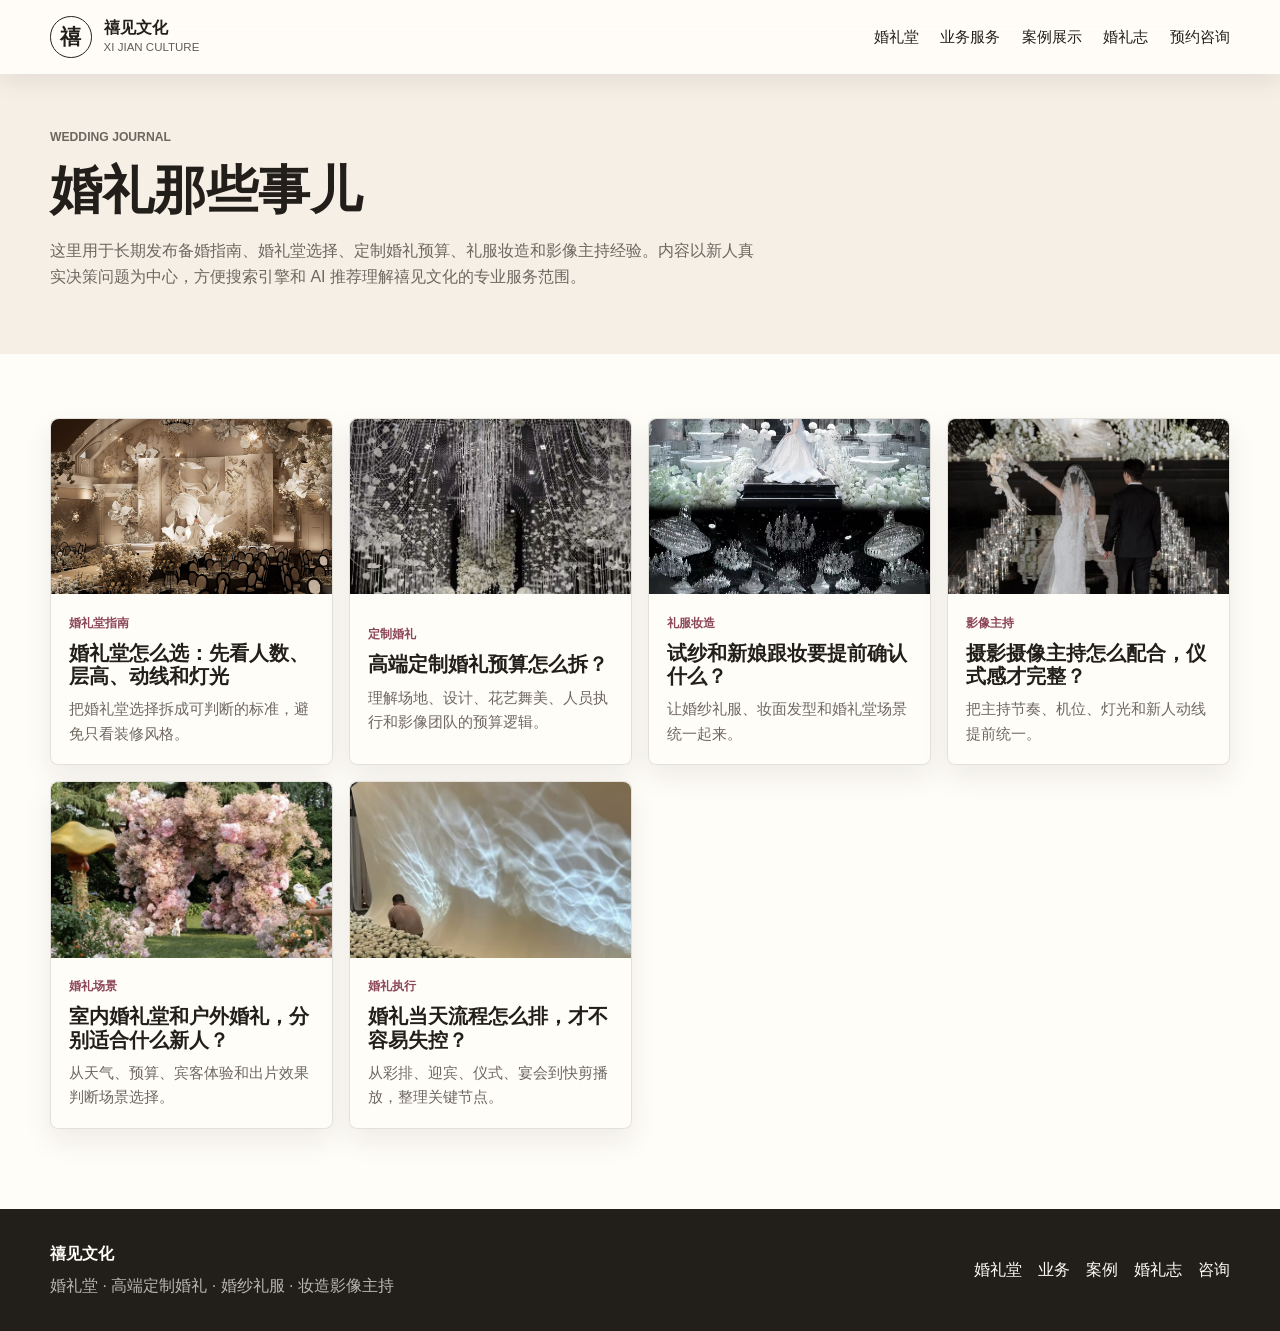
==== articles/index.html @ d2bdee64 "Add wedding journal SEO articles" ====
<!doctype html>
<html lang="zh-CN">
  <head>
    <meta charset="UTF-8" />
    <meta name="viewport" content="width=device-width, initial-scale=1.0" />
    <meta
      name="description"
      content="禧见文化婚礼那些事儿栏目，分享婚礼堂选择、高端定制婚礼预算、婚纱礼服、化妆造型、摄影摄像与主持配合等备婚指南。"
    />
    <link rel="canonical" href="https://xuanfengshanghang1.github.io/-/articles/" />
    <meta property="og:title" content="婚礼那些事儿 | 禧见文化" />
    <meta
      property="og:description"
      content="从婚礼堂、定制婚礼、礼服妆造到影像主持，整理新人真正会搜索和关心的备婚问题。"
    />
    <meta property="og:type" content="website" />
    <meta property="og:url" content="https://xuanfengshanghang1.github.io/-/articles/" />
    <meta property="og:image" content="https://xuanfengshanghang1.github.io/-/assets/real/hall-gilded-stage.jpg" />
    <title>婚礼那些事儿 | 禧见文化</title>
    <link rel="stylesheet" href="../styles.css" />
    <script type="application/ld+json">
      {
        "@context": "https://schema.org",
        "@type": "Blog",
        "name": "禧见文化婚礼那些事儿",
        "url": "https://xuanfengshanghang1.github.io/-/articles/",
        "description": "禧见文化备婚知识栏目，覆盖婚礼堂、高端定制婚礼、婚纱礼服、化妆造型、摄影摄像和主持。"
      }
    </script>
  </head>
  <body class="article-page">
    <header class="site-header" data-header>
      <a class="brand" href="../index.html#home" aria-label="禧见文化首页">
        <span class="brand-mark">禧</span>
        <span>
          <strong>禧见文化</strong>
          <small>XI JIAN CULTURE</small>
        </span>
      </a>

      <button class="nav-toggle" type="button" aria-label="打开导航" aria-expanded="false" data-nav-toggle>
        <span></span>
        <span></span>
      </button>

      <nav class="site-nav" data-nav>
        <a href="../index.html#venues">婚礼堂</a>
        <a href="../index.html#services">业务服务</a>
        <a href="../index.html#cases">案例展示</a>
        <a href="./">婚礼志</a>
        <a href="../index.html#appointment">预约咨询</a>
      </nav>
    </header>

    <main>
      <section class="article-index-hero">
        <div class="section-wrap">
          <p class="eyebrow">Wedding Journal</p>
          <h1>婚礼那些事儿</h1>
          <p>
            这里用于长期发布备婚指南、婚礼堂选择、定制婚礼预算、礼服妆造和影像主持经验。内容以新人真实决策问题为中心，方便搜索引擎和 AI 推荐理解禧见文化的专业服务范围。
          </p>
        </div>
      </section>

      <section class="article-list">
        <div class="section-wrap">
          <div class="article-list-grid">
            <article class="article-list-card">
              <a href="wedding-hall-selection.html">
                <img src="../assets/real/hall-gilded-stage.jpg" alt="婚礼堂选择指南" loading="lazy" />
                <div>
                  <span>婚礼堂指南</span>
                  <h2>婚礼堂怎么选：先看人数、层高、动线和灯光</h2>
                  <p>把婚礼堂选择拆成可判断的标准，避免只看装修风格。</p>
                </div>
              </a>
            </article>
            <article class="article-list-card">
              <a href="custom-wedding-budget.html">
                <img src="../assets/real/case-crystal-aisle.jpg" alt="高端定制婚礼预算拆分" loading="lazy" />
                <div>
                  <span>定制婚礼</span>
                  <h2>高端定制婚礼预算怎么拆？</h2>
                  <p>理解场地、设计、花艺舞美、人员执行和影像团队的预算逻辑。</p>
                </div>
              </a>
            </article>
            <article class="article-list-card">
              <a href="bridal-styling-checklist.html">
                <img src="../assets/real/styling-bride-crystal.jpg" alt="新娘试纱和跟妆清单" loading="lazy" />
                <div>
                  <span>礼服妆造</span>
                  <h2>试纱和新娘跟妆要提前确认什么？</h2>
                  <p>让婚纱礼服、妆面发型和婚礼堂场景统一起来。</p>
                </div>
              </a>
            </article>
            <article class="article-list-card">
              <a href="photo-video-hosting.html">
                <img src="../assets/real/case-couple-black-aisle.jpg" alt="摄影摄像主持配合指南" loading="lazy" />
                <div>
                  <span>影像主持</span>
                  <h2>摄影摄像主持怎么配合，仪式感才完整？</h2>
                  <p>把主持节奏、机位、灯光和新人动线提前统一。</p>
                </div>
              </a>
            </article>
            <article class="article-list-card">
              <a href="indoor-outdoor-wedding.html">
                <img src="../assets/real/case-garden-party.jpg" alt="室内婚礼堂和户外婚礼对比" loading="lazy" />
                <div>
                  <span>婚礼场景</span>
                  <h2>室内婚礼堂和户外婚礼，分别适合什么新人？</h2>
                  <p>从天气、预算、宾客体验和出片效果判断场景选择。</p>
                </div>
              </a>
            </article>
            <article class="article-list-card">
              <a href="wedding-day-timeline.html">
                <img src="../assets/real/production-light-test.jpg" alt="婚礼当天流程安排" loading="lazy" />
                <div>
                  <span>婚礼执行</span>
                  <h2>婚礼当天流程怎么排，才不容易失控？</h2>
                  <p>从彩排、迎宾、仪式、宴会到快剪播放，整理关键节点。</p>
                </div>
              </a>
            </article>
          </div>
        </div>
      </section>
    </main>

    <footer class="site-footer">
      <div class="section-wrap footer-layout">
        <div>
          <strong>禧见文化</strong>
          <p>婚礼堂 · 高端定制婚礼 · 婚纱礼服 · 妆造影像主持</p>
        </div>
        <div class="footer-links">
          <a href="../index.html#venues">婚礼堂</a>
          <a href="../index.html#services">业务</a>
          <a href="../index.html#cases">案例</a>
          <a href="./">婚礼志</a>
          <a href="../index.html#appointment">咨询</a>
        </div>
      </div>
    </footer>

    <script src="../script.js"></script>
  </body>
</html>
---- styles.css ----
:root {
  --paper: #fffdf8;
  --warm: #f6efe6;
  --ink: #221f1b;
  --muted: #6e675f;
  --line: rgba(34, 31, 27, 0.13);
  --jade: #38584d;
  --jade-deep: #243e36;
  --wine: #8c4658;
  --gold: #b78a48;
  --mist: #e7ece8;
  --shadow: 0 1.25rem 3rem rgba(34, 31, 27, 0.13);
}

* {
  box-sizing: border-box;
}

html {
  scroll-behavior: smooth;
}

body {
  margin: 0;
  color: var(--ink);
  background: var(--paper);
  font-family:
    "Microsoft YaHei",
    "PingFang SC",
    "Noto Sans CJK SC",
    Arial,
    sans-serif;
  line-height: 1.62;
  overflow-x: hidden;
}

body,
h1,
h2,
h3,
p,
a,
button,
span,
li,
dd,
dt {
  line-break: anywhere;
  overflow-wrap: anywhere;
}

img {
  display: block;
  max-width: 100%;
}

a {
  color: inherit;
  text-decoration: none;
}

button,
input,
select,
textarea {
  font: inherit;
}

.site-header {
  position: fixed;
  top: 0;
  left: 0;
  right: 0;
  z-index: 20;
  display: flex;
  align-items: center;
  justify-content: space-between;
  gap: 1.5rem;
  padding: 1rem max(1.25rem, calc((100vw - 1180px) / 2));
  color: var(--paper);
  transition:
    background 180ms ease,
    color 180ms ease,
    box-shadow 180ms ease;
}

.site-header.scrolled,
.site-header.open {
  color: var(--ink);
  background: rgba(255, 253, 248, 0.94);
  box-shadow: 0 0.5rem 1.5rem rgba(34, 31, 27, 0.08);
  backdrop-filter: blur(18px);
}

.brand {
  display: inline-flex;
  align-items: center;
  gap: 0.75rem;
  min-width: 0;
}

.brand-mark {
  display: grid;
  width: 2.6rem;
  height: 2.6rem;
  place-items: center;
  border: 1px solid currentColor;
  border-radius: 50%;
  font-family: "Songti SC", "SimSun", serif;
  font-size: 1.3rem;
  font-weight: 700;
}

.brand strong,
.brand small {
  display: block;
  line-height: 1.15;
}

.brand small {
  margin-top: 0.22rem;
  color: currentColor;
  font-size: 0.72rem;
  opacity: 0.72;
}

.site-nav {
  display: flex;
  align-items: center;
  gap: 1.35rem;
  font-size: 0.93rem;
}

.site-nav a {
  position: relative;
  padding: 0.25rem 0;
}

.site-nav a::after {
  position: absolute;
  left: 0;
  right: 0;
  bottom: -0.15rem;
  height: 1px;
  background: currentColor;
  content: "";
  transform: scaleX(0);
  transform-origin: right;
  transition: transform 180ms ease;
}

.site-nav a:hover::after,
.site-nav a:focus-visible::after {
  transform: scaleX(1);
  transform-origin: left;
}

.nav-toggle {
  position: relative;
  display: none;
  width: 2.75rem;
  height: 2.75rem;
  align-items: center;
  justify-content: center;
  border: 1px solid currentColor;
  border-radius: 50%;
  color: inherit;
  background: transparent;
  cursor: pointer;
  appearance: none;
  -webkit-tap-highlight-color: transparent;
}

.nav-toggle span {
  position: absolute;
  left: 50%;
  top: 50%;
  display: block;
  width: 1.25rem;
  height: 2px;
  background: currentColor;
  transition: transform 160ms ease;
}

.nav-toggle span:first-child {
  transform: translate(-50%, -0.24rem);
}

.nav-toggle span:last-child {
  transform: translate(-50%, 0.24rem);
}

.site-header.open .nav-toggle span:first-child {
  transform: translate(-50%, 0) rotate(45deg);
}

.site-header.open .nav-toggle span:last-child {
  transform: translate(-50%, 0) rotate(-45deg);
}

.nav-toggle:focus {
  outline: none;
}

.nav-toggle:focus-visible {
  outline: 2px solid var(--gold);
  outline-offset: 3px;
}

.hero {
  position: relative;
  display: grid;
  min-height: 82svh;
  overflow: hidden;
  color: var(--paper);
  isolation: isolate;
}

section[id] {
  scroll-margin-top: 5.25rem;
}

.hero-media {
  position: absolute;
  inset: 0;
  z-index: -2;
  background-image: url("assets/real/hero-gilded-hall.jpg");
  background-position: center;
  background-size: cover;
}

.hero::after {
  position: absolute;
  inset: 0;
  z-index: -1;
  background:
    linear-gradient(90deg, rgba(20, 24, 22, 0.76) 0%, rgba(20, 24, 22, 0.48) 42%, rgba(20, 24, 22, 0.12) 78%),
    linear-gradient(0deg, rgba(20, 24, 22, 0.3), rgba(20, 24, 22, 0.04));
  content: "";
}

.hero-content {
  align-self: center;
  width: min(1180px, calc(100% - 2.5rem));
  margin: 0 auto;
  padding-top: 4.5rem;
}

.hero-content > * {
  max-width: min(45rem, 100%);
}

.eyebrow {
  margin: 0 0 0.8rem;
  color: var(--wine);
  font-size: 0.76rem;
  font-weight: 800;
  letter-spacing: 0;
  text-transform: uppercase;
}

.hero .eyebrow {
  color: #f2d6df;
}

h1,
h2,
h3,
p,
dl,
dd {
  margin-top: 0;
}

h1,
h2,
h3 {
  line-height: 1.18;
}

h1 {
  margin-bottom: 1rem;
  font-family: "Songti SC", Georgia, "Times New Roman", serif;
  font-size: 5rem;
  font-weight: 700;
}

h2 {
  margin-bottom: 1rem;
  font-size: 2.35rem;
  font-weight: 700;
}

h3 {
  margin-bottom: 0.65rem;
  font-size: 1.22rem;
}

.hero-content p:not(.eyebrow) {
  margin-bottom: 1.7rem;
  color: rgba(255, 253, 248, 0.9);
  font-size: 1.08rem;
}

.hero-lead span,
.intro-copy h2 span {
  display: block;
}

.hero-actions {
  display: flex;
  flex-wrap: wrap;
  gap: 0.85rem;
}

.button {
  display: inline-flex;
  min-height: 3rem;
  align-items: center;
  justify-content: center;
  border: 1px solid transparent;
  border-radius: 999px;
  padding: 0.78rem 1.25rem;
  cursor: pointer;
  font-weight: 800;
  transition:
    transform 180ms ease,
    background 180ms ease,
    border-color 180ms ease;
}

.button:hover,
.button:focus-visible {
  transform: translateY(-2px);
}

.button.primary {
  color: var(--paper);
  background: var(--jade-deep);
}

.button.ghost {
  color: var(--paper);
  border-color: rgba(255, 253, 248, 0.72);
  background: rgba(255, 253, 248, 0.08);
}

.section-wrap {
  width: min(1180px, calc(100% - 2.5rem));
  margin: 0 auto;
}

.intro {
  display: grid;
  grid-template-columns: minmax(0, 1.1fr) minmax(21rem, 0.9fr);
  gap: 2rem;
  padding: 4.5rem 0;
}

.intro-copy,
  .section-heading,
  .venue-panel,
  .service-card,
  .case-card,
  .appointment-copy,
  .booking-form,
  .site-footer {
  min-width: 0;
}

.intro-copy h2 {
  max-width: 48rem;
  margin: 0;
}

.intro-grid {
  display: grid;
  grid-template-columns: repeat(3, 1fr);
  border-top: 1px solid var(--line);
  border-left: 1px solid var(--line);
}

.intro-grid div {
  min-width: 0;
  padding: 1.25rem;
  border-right: 1px solid var(--line);
  border-bottom: 1px solid var(--line);
}

.intro-grid strong {
  display: block;
  color: var(--jade-deep);
  font-family: Georgia, "Times New Roman", serif;
  font-size: 2.2rem;
  line-height: 1;
}

.intro-grid span {
  display: block;
  margin-top: 0.55rem;
  color: var(--muted);
  font-size: 0.92rem;
}

.venues,
.cases,
.appointment {
  background: var(--warm);
}

.venues,
.services,
.cases,
.attire,
.journal,
.process,
.appointment {
  padding: 5rem 0;
}

.section-heading {
  display: flex;
  align-items: end;
  justify-content: space-between;
  gap: 1.5rem;
  margin-bottom: 2rem;
}

.section-heading h2 {
  margin: 0;
}

.section-heading.compact {
  display: block;
}

.section-note {
  max-width: 34rem;
  color: var(--muted);
}

.venue-feature {
  position: relative;
  display: grid;
  grid-template-columns: minmax(0, 1fr);
  overflow: hidden;
  border-radius: 0.5rem;
  background: var(--ink);
  box-shadow: var(--shadow);
}

.venue-feature img {
  width: 100%;
  height: clamp(28rem, 48vw, 38rem);
  object-fit: cover;
}

.venue-panel {
  position: absolute;
  left: 1.5rem;
  bottom: 1.5rem;
  width: min(28rem, calc(100% - 3rem));
  border: 1px solid rgba(255, 253, 248, 0.2);
  border-radius: 0.5rem;
  padding: 1.35rem;
  color: var(--paper);
  background: rgba(23, 31, 28, 0.74);
  backdrop-filter: blur(16px);
}

.venue-panel span,
.collection-body span {
  display: block;
  margin-bottom: 0.4rem;
  color: #f0c6d1;
  font-size: 0.78rem;
  font-weight: 800;
}

.venue-panel p,
.venue-panel dd {
  color: rgba(255, 253, 248, 0.78);
}

.venue-panel dl {
  display: grid;
  grid-template-columns: repeat(2, minmax(0, 1fr));
  gap: 0.75rem;
  margin-bottom: 0;
}

.venue-panel dt {
  color: #f4dfb7;
  font-size: 0.8rem;
  font-weight: 800;
}

.venue-panel dd {
  margin-left: 0;
  font-size: 0.9rem;
}

.venue-grid {
  display: grid;
  grid-template-columns: repeat(3, minmax(0, 1fr));
  gap: 1rem;
  margin-top: 1rem;
}

.venue-grid article {
  overflow: hidden;
  border: 1px solid var(--line);
  border-radius: 0.5rem;
  background: var(--paper);
}

.venue-grid img {
  width: 100%;
  aspect-ratio: 4 / 3;
  object-fit: cover;
}

.venue-grid h3,
.venue-grid p {
  margin-inline: 1.1rem;
}

.venue-grid h3 {
  margin-top: 1rem;
}

.venue-grid p {
  margin-bottom: 1.15rem;
  color: var(--muted);
}

.services {
  background: var(--paper);
}

.service-grid {
  display: grid;
  grid-template-columns: repeat(3, minmax(0, 1fr));
  gap: 1rem;
}

.service-card {
  display: flex;
  min-height: 16.5rem;
  flex-direction: column;
  border: 1px solid var(--line);
  border-radius: 0.5rem;
  padding: 1.35rem;
  background: linear-gradient(180deg, #fffdf8, #f8f2ea);
}

.service-card.featured {
  color: var(--paper);
  border-color: var(--jade-deep);
  background: var(--jade-deep);
}

.service-card p {
  color: var(--muted);
}

.service-card.featured p {
  color: rgba(255, 253, 248, 0.78);
}

.service-icon,
.timeline-item span {
  display: inline-flex;
  width: 2.25rem;
  height: 2.25rem;
  align-items: center;
  justify-content: center;
  margin-bottom: 1rem;
  border-radius: 50%;
  color: var(--paper);
  background: var(--wine);
  font-size: 0.8rem;
  font-weight: 800;
}

.service-card.featured .service-icon {
  color: var(--jade-deep);
  background: var(--paper);
}

.case-grid {
  display: grid;
  grid-template-columns: repeat(3, minmax(0, 1fr));
  gap: 1rem;
}

.case-card {
  position: relative;
  height: 28rem;
  min-height: 28rem;
  overflow: hidden;
  border: 1px solid rgba(34, 31, 27, 0.1);
  border-radius: 0.5rem;
  color: var(--paper);
  background: var(--ink);
  box-shadow: 0 0.9rem 2rem rgba(34, 31, 27, 0.1);
}

.case-card.large {
  grid-column: span 2;
}

.case-card img {
  width: 100%;
  height: 100%;
  min-height: 0;
  object-fit: cover;
  transition: transform 600ms ease;
}

.case-card:hover img {
  transform: scale(1.035);
}

.case-card::after {
  position: absolute;
  inset: 0;
  background:
    linear-gradient(180deg, rgba(20, 24, 22, 0.05) 25%, rgba(20, 24, 22, 0.78) 100%),
    linear-gradient(90deg, rgba(20, 24, 22, 0.2), rgba(20, 24, 22, 0));
  content: "";
}

.case-card div {
  position: absolute;
  left: 1.1rem;
  right: 1.1rem;
  bottom: 1.1rem;
  z-index: 1;
}

.case-card span {
  display: block;
  margin-bottom: 0.45rem;
  color: #f2c8d2;
  font-size: 0.8rem;
  font-weight: 800;
}

.case-card h3 {
  margin-bottom: 0.45rem;
}

.case-card p {
  margin-bottom: 0;
  color: rgba(255, 253, 248, 0.78);
  font-size: 0.93rem;
}

.attire {
  background: var(--paper);
}

.attire-layout {
  display: grid;
  grid-template-columns: 0.78fr 1.22fr;
  gap: 2.2rem;
  align-items: center;
}

.attire-strip {
  display: grid;
  grid-template-columns: repeat(3, minmax(0, 1fr));
  gap: 0.85rem;
}

.attire-strip img {
  width: 100%;
  aspect-ratio: 3 / 4;
  border-radius: 0.5rem;
  object-fit: cover;
  box-shadow: 0 0.65rem 1.5rem rgba(34, 31, 27, 0.1);
}

.attire-strip img:nth-child(3) {
  object-position: center 35%;
}

.journal {
  background: var(--warm);
}

.journal-grid,
.article-list-grid,
.related-grid {
  display: grid;
  grid-template-columns: repeat(4, minmax(0, 1fr));
  gap: 1rem;
}

.journal-card,
.article-list-card,
.related-card {
  min-width: 0;
  border: 1px solid var(--line);
  border-radius: 0.5rem;
  background: rgba(255, 253, 248, 0.9);
  box-shadow: 0 0.75rem 1.75rem rgba(34, 31, 27, 0.08);
}

.journal-card a,
.article-list-card a,
.related-card a {
  display: grid;
  height: 100%;
  min-height: 16rem;
  padding: 1.15rem;
}

.journal-card.featured {
  grid-column: span 2;
}

.journal-card.featured a {
  grid-template-rows: auto 1fr;
  padding: 0;
}

.journal-card img,
.article-list-card img {
  width: 100%;
  aspect-ratio: 16 / 10;
  border-radius: 0.5rem 0.5rem 0 0;
  object-fit: cover;
}

.journal-card.featured div {
  padding: 1.15rem;
}

.journal-card span,
.article-list-card span,
.related-card span,
.article-meta {
  display: block;
  margin-bottom: 0.55rem;
  color: var(--wine);
  font-size: 0.78rem;
  font-weight: 800;
}

.journal-card h3,
.article-list-card h2,
.article-list-card h3,
.related-card h3 {
  margin-bottom: 0.6rem;
  font-size: 1.22rem;
}

.journal-card p,
.article-list-card p,
.related-card p {
  margin-bottom: 0;
  color: var(--muted);
  font-size: 0.94rem;
}

.text-link {
  display: inline-flex;
  margin-top: 1.25rem;
  color: var(--jade-deep);
  font-weight: 800;
}

.process {
  background:
    linear-gradient(90deg, rgba(56, 88, 77, 0.08), rgba(140, 70, 88, 0.07)),
    var(--paper);
}

.process-layout {
  display: grid;
  grid-template-columns: 0.78fr 1.22fr;
  gap: 3rem;
}

.timeline {
  display: grid;
  grid-template-columns: repeat(2, minmax(0, 1fr));
  gap: 1rem;
}

.timeline-item {
  min-height: 12.5rem;
  border-left: 3px solid var(--jade);
  padding: 1.2rem 1.25rem;
  background: rgba(255, 253, 248, 0.8);
}

.timeline-item p {
  color: var(--muted);
}

.appointment-layout {
  display: grid;
  grid-template-columns: 0.85fr 1.15fr;
  gap: 3rem;
  align-items: start;
}

.appointment-copy {
  position: sticky;
  top: 6rem;
}

.appointment-copy p,
.appointment-copy li,
.site-footer p {
  color: var(--muted);
}

.appointment-copy ul {
  margin: 1.5rem 0 0;
  padding: 0;
  list-style: none;
}

.appointment-copy li + li {
  margin-top: 0.55rem;
}

.booking-form {
  display: grid;
  grid-template-columns: repeat(2, minmax(0, 1fr));
  gap: 1rem;
  border: 1px solid var(--line);
  border-radius: 0.5rem;
  padding: 1.25rem;
  background: rgba(255, 253, 248, 0.92);
  box-shadow: var(--shadow);
}

.booking-form label {
  display: grid;
  gap: 0.45rem;
}

.booking-form span {
  font-size: 0.86rem;
  font-weight: 800;
}

.booking-form input,
.booking-form select,
.booking-form textarea {
  width: 100%;
  border: 1px solid var(--line);
  border-radius: 0.35rem;
  padding: 0.82rem 0.9rem;
  color: var(--ink);
  background: var(--paper);
  outline: none;
}

.booking-form textarea {
  resize: vertical;
}

.booking-form input:focus,
.booking-form select:focus,
.booking-form textarea:focus {
  border-color: var(--jade);
  box-shadow: 0 0 0 3px rgba(56, 88, 77, 0.16);
}

.wide {
  grid-column: 1 / -1;
}

.form-status {
  grid-column: 1 / -1;
  min-height: 1.5rem;
  margin: 0;
  color: var(--jade-deep);
  font-weight: 800;
}

.site-footer {
  padding: 2rem 0;
  color: var(--paper);
  background: var(--ink);
}

.footer-layout {
  display: flex;
  align-items: center;
  justify-content: space-between;
  gap: 1rem;
}

.site-footer p {
  margin: 0.35rem 0 0;
  color: rgba(255, 253, 248, 0.68);
}

.footer-links {
  display: flex;
  gap: 1rem;
}

.article-page .site-header {
  color: var(--ink);
  background: rgba(255, 253, 248, 0.94);
  box-shadow: 0 0.5rem 1.5rem rgba(34, 31, 27, 0.08);
  backdrop-filter: blur(18px);
}

.article-shell {
  padding: 8rem 0 5rem;
}

.article-hero {
  display: grid;
  grid-template-columns: minmax(0, 0.95fr) minmax(20rem, 0.75fr);
  gap: 2rem;
  align-items: end;
  padding-bottom: 2.5rem;
  border-bottom: 1px solid var(--line);
}

.article-hero h1 {
  max-width: 48rem;
  margin-bottom: 1rem;
  color: var(--ink);
  font-size: 3.45rem;
}

.article-hero p {
  max-width: 42rem;
  color: var(--muted);
  font-size: 1.05rem;
}

.article-hero img {
  width: 100%;
  aspect-ratio: 4 / 3;
  border-radius: 0.5rem;
  object-fit: cover;
  box-shadow: var(--shadow);
}

.article-layout {
  display: grid;
  grid-template-columns: minmax(0, 0.72fr) minmax(0, 1.28fr);
  gap: 3rem;
  padding-top: 3rem;
}

.article-aside {
  position: sticky;
  top: 6rem;
  align-self: start;
  border-left: 3px solid var(--jade);
  padding-left: 1rem;
  color: var(--muted);
}

.article-aside strong {
  display: block;
  margin-bottom: 0.6rem;
  color: var(--ink);
}

.article-aside a {
  display: block;
  margin-top: 0.55rem;
  color: var(--jade-deep);
  font-weight: 800;
}

.article-body {
  max-width: 48rem;
}

.article-body h2 {
  margin-top: 2.5rem;
  font-size: 1.8rem;
}

.article-body h3 {
  margin-top: 1.6rem;
}

.article-body p,
.article-body li {
  color: var(--muted);
}

.article-body ul,
.article-body ol {
  padding-left: 1.25rem;
}

.article-callout,
.article-faq {
  margin: 2rem 0;
  border: 1px solid var(--line);
  border-radius: 0.5rem;
  padding: 1.25rem;
  background: var(--warm);
}

.article-callout p:last-child,
.article-faq p:last-child {
  margin-bottom: 0;
}

.article-footer {
  margin-top: 3rem;
  padding-top: 2rem;
  border-top: 1px solid var(--line);
}

.article-index-hero {
  padding: 8rem 0 3rem;
  background: var(--warm);
}

.article-index-hero h1 {
  color: var(--ink);
  font-size: 3.25rem;
}

.article-index-hero p {
  max-width: 44rem;
  color: var(--muted);
}

.article-list {
  padding: 4rem 0 5rem;
}

.article-list-card a {
  padding: 0;
}

.article-list-card div {
  padding: 1.15rem;
}

@media (max-width: 980px) {
  .site-header {
    padding-inline: 1rem;
  }

  .nav-toggle {
    display: inline-flex;
  }

  .site-nav {
    position: absolute;
    top: calc(100% + 0.6rem);
    left: 1rem;
    right: 1rem;
    display: none;
    flex-direction: column;
    align-items: stretch;
    gap: 0;
    border: 1px solid var(--line);
    border-radius: 0.5rem;
    padding: 0.4rem;
    color: var(--ink);
    background: rgba(255, 253, 248, 0.96);
    box-shadow: var(--shadow);
  }

  .site-header.open .site-nav {
    display: flex;
  }

  .site-nav a {
    padding: 0.85rem 0.95rem;
  }

  .hero {
    min-height: 84svh;
  }

  .hero-media {
    background-position: 58% center;
  }

  .hero::after {
    background: linear-gradient(90deg, rgba(20, 24, 22, 0.8), rgba(20, 24, 22, 0.35));
  }

  h1 {
    font-size: 3.35rem;
  }

  h2 {
    font-size: 1.95rem;
  }

  .intro,
  .attire-layout,
  .process-layout,
  .appointment-layout {
    grid-template-columns: 1fr;
  }

  .intro-grid,
  .service-grid,
  .journal-grid,
  .article-list-grid,
  .related-grid {
    grid-template-columns: repeat(2, minmax(0, 1fr));
  }

  .case-grid {
    grid-template-columns: repeat(2, minmax(0, 1fr));
  }

  .case-card.large {
    grid-column: 1 / -1;
  }

  .section-heading {
    display: block;
  }

  .article-hero,
  .article-layout {
    grid-template-columns: 1fr;
  }

  .article-aside {
    position: static;
  }

  .appointment-copy {
    position: static;
  }
}

@media (max-width: 680px) {
  .site-header {
    padding-block: 0.75rem;
  }

  .brand strong {
    font-size: 0.95rem;
  }

  .brand small {
    font-size: 0.66rem;
  }

  .brand-mark {
    width: 2.2rem;
    height: 2.2rem;
  }

  .hero {
    min-height: 86svh;
  }

  .hero-content {
    width: min(1180px, calc(100% - 2rem));
  }

  h1 {
    font-size: 2.85rem;
  }

  h2 {
    font-size: 1.55rem;
  }

  .hero-content p:not(.eyebrow) {
    font-size: 0.98rem;
    word-break: keep-all;
  }

  .hero-actions {
    align-items: stretch;
    flex-direction: column;
  }

  .intro,
  .venues,
  .services,
  .cases,
  .attire,
  .journal,
  .process,
  .appointment {
    padding-block: 3.35rem;
  }

  .section-wrap {
    width: min(1180px, calc(100% - 2rem));
  }

  .intro-copy h2,
  .section-note,
  .appointment-copy p,
  .appointment-copy li {
    max-width: 100%;
    word-break: keep-all;
  }

  .intro-grid,
  .venue-grid,
  .service-grid,
  .case-grid,
  .journal-grid,
  .article-list-grid,
  .related-grid,
  .timeline,
  .booking-form {
    grid-template-columns: 1fr;
  }

  .journal-card.featured {
    grid-column: auto;
  }

  .venue-feature img {
    height: 30rem;
    min-height: 0;
  }

  .venue-panel {
    left: 1rem;
    right: 1rem;
    bottom: 1rem;
    width: auto;
    padding: 1rem;
  }

  .venue-panel dl,
  .attire-strip {
    grid-template-columns: 1fr;
  }

  .case-card,
  .case-card img {
    height: 22rem;
    min-height: 22rem;
  }

  .case-card.large {
    grid-column: auto;
  }

  .article-shell,
  .article-index-hero {
    padding-top: 6.5rem;
  }

  .article-hero h1,
  .article-index-hero h1 {
    font-size: 2.35rem;
  }

  .footer-layout {
    align-items: flex-start;
    flex-direction: column;
  }
}
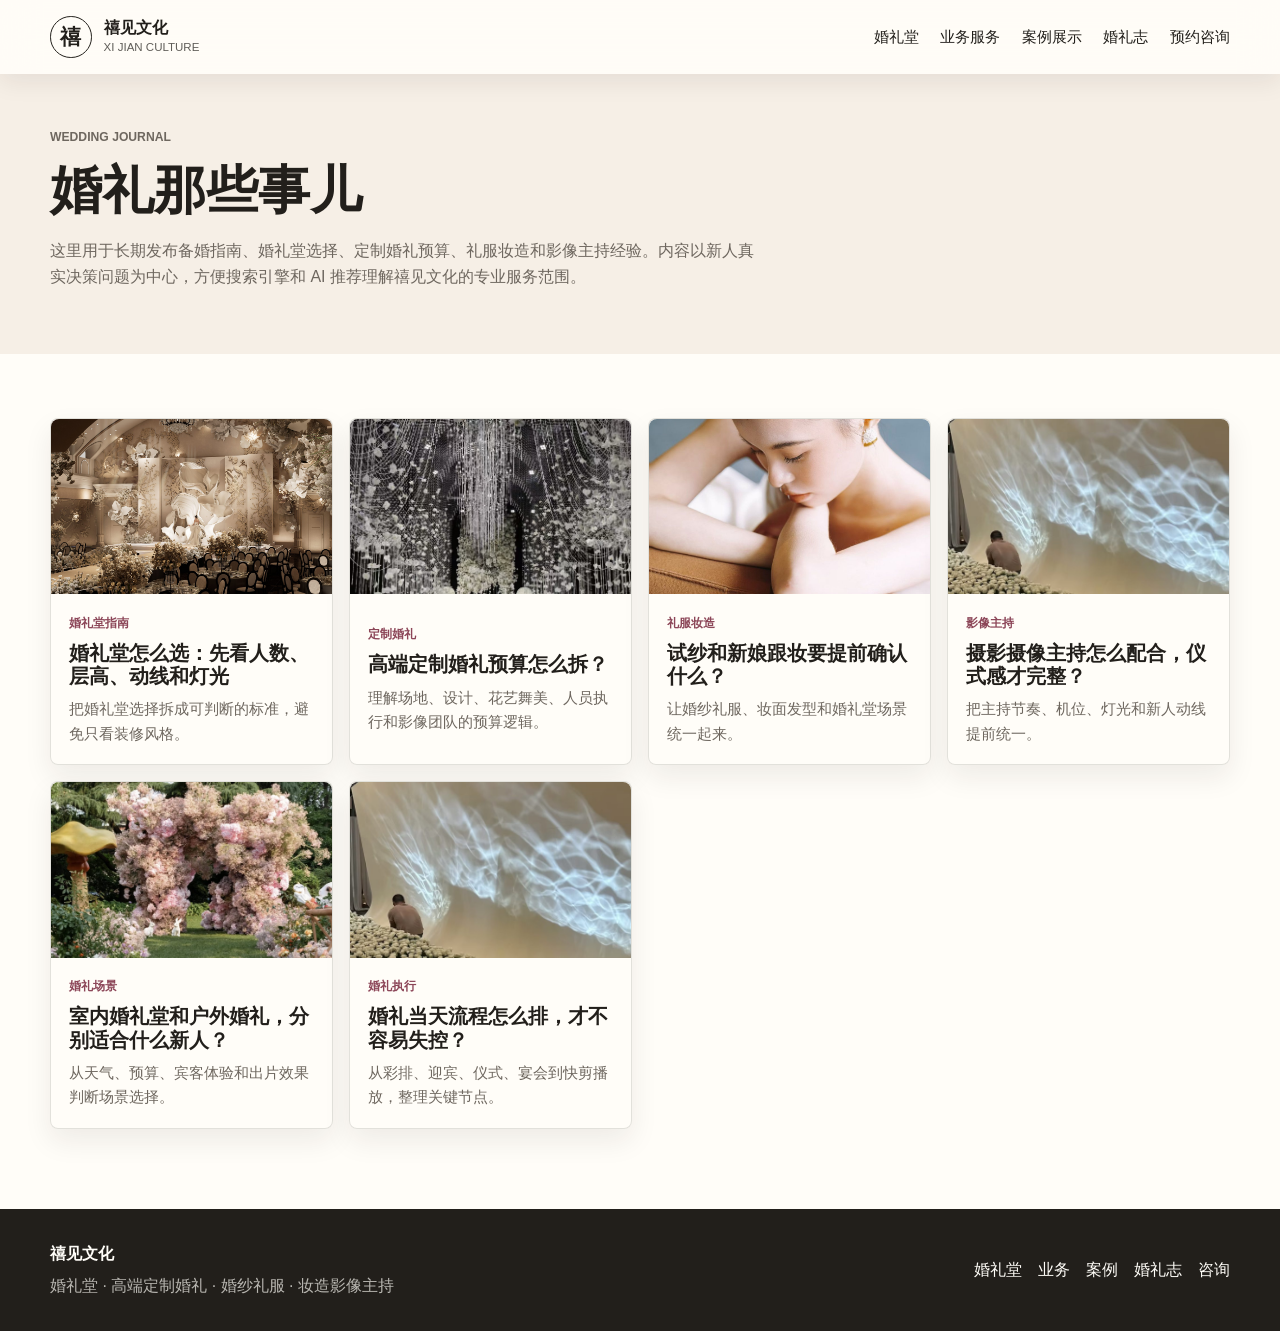
==== commit f8e7b38a: "Add image-led service navigation" ====
--- a/articles/index.html
+++ b/articles/index.html
@@ -88,7 +88,7 @@
             </article>
             <article class="article-list-card">
               <a href="bridal-styling-checklist.html">
-                <img src="../assets/real/styling-bride-crystal.jpg" alt="新娘试纱和跟妆清单" loading="lazy" />
+                <img src="../assets/bridal/bridal-soft-silhouette.jpg" alt="新娘试纱和跟妆清单" loading="lazy" />
                 <div>
                   <span>礼服妆造</span>
                   <h2>试纱和新娘跟妆要提前确认什么？</h2>
@@ -98,7 +98,7 @@
             </article>
             <article class="article-list-card">
               <a href="photo-video-hosting.html">
-                <img src="../assets/real/case-couple-black-aisle.jpg" alt="摄影摄像主持配合指南" loading="lazy" />
+                <img src="../assets/real/production-light-test.jpg" alt="摄影摄像主持配合指南" loading="lazy" />
                 <div>
                   <span>影像主持</span>
                   <h2>摄影摄像主持怎么配合，仪式感才完整？</h2>
--- a/styles.css
+++ b/styles.css
@@ -216,7 +216,8 @@
   isolation: isolate;
 }
 
-section[id] {
+section[id],
+.service-card[id] {
   scroll-margin-top: 5.25rem;
 }
 
@@ -227,6 +228,13 @@
   background-image: url("assets/real/hero-gilded-hall.jpg");
   background-position: center;
   background-size: cover;
+}
+
+.hero-film {
+  width: 100%;
+  height: 100%;
+  object-fit: cover;
+  object-position: center;
 }
 
 .hero::after {
@@ -1269,3 +1277,524 @@
     flex-direction: column;
   }
 }
+
+
+/* Refined homepage clarity and motion */
+.hero {
+  min-height: 88svh;
+}
+
+.hero-media {
+  transform: none;
+  transform-origin: 58% center;
+  animation: none;
+}
+
+.hero-ambient {
+  position: absolute;
+  inset: 0;
+  z-index: -1;
+  pointer-events: none;
+  background:
+    linear-gradient(115deg, transparent 0%, rgba(255, 253, 248, 0.16) 42%, transparent 58%),
+    linear-gradient(180deg, rgba(255, 253, 248, 0.08), transparent 36%);
+  opacity: 0.72;
+  transform: translateX(-18%);
+  animation: lightSweep 8.5s ease-in-out infinite;
+}
+
+.hero-content {
+  display: grid;
+  grid-template-columns: minmax(0, 0.82fr) minmax(34rem, 0.72fr);
+  gap: 2rem;
+  align-items: end;
+  padding-bottom: 3rem;
+}
+
+.hero-content > * {
+  max-width: none;
+}
+
+.hero-copy {
+  max-width: min(47rem, 100%);
+}
+
+.hero-service-panel {
+  position: relative;
+  overflow: hidden;
+  border: 1px solid rgba(255, 253, 248, 0.22);
+  border-radius: 0.5rem;
+  padding: 1.15rem;
+  color: var(--paper);
+  background: rgba(20, 24, 22, 0.54);
+  box-shadow: 0 1.5rem 4rem rgba(0, 0, 0, 0.26);
+  backdrop-filter: blur(18px);
+}
+
+.hero-service-panel::before {
+  position: absolute;
+  inset: 0;
+  border-top: 1px solid rgba(244, 223, 183, 0.42);
+  background: linear-gradient(180deg, rgba(255, 253, 248, 0.08), transparent 42%);
+  content: "";
+  pointer-events: none;
+}
+
+.panel-kicker {
+  display: block;
+  margin-bottom: 0.45rem;
+  color: #f4dfb7;
+  font-size: 0.78rem;
+  font-weight: 800;
+}
+
+.hero-service-panel h2 {
+  position: relative;
+  margin-bottom: 0.95rem;
+  font-size: 1.35rem;
+}
+
+.hero-service-links {
+  position: relative;
+  display: grid;
+  grid-template-columns: repeat(2, minmax(0, 1fr));
+  gap: 0.65rem;
+}
+
+.hero-service-links a {
+  position: relative;
+  display: grid;
+  gap: 0.15rem;
+  min-height: 7.4rem;
+  align-content: end;
+  overflow: hidden;
+  border: 1px solid rgba(255, 253, 248, 0.16);
+  border-radius: 0.45rem;
+  padding: 0.85rem;
+  background: rgba(255, 253, 248, 0.08);
+  isolation: isolate;
+  transition:
+    transform 180ms ease,
+    border-color 180ms ease,
+    background 180ms ease;
+  animation: serviceCardBreathe 5.8s ease-in-out infinite;
+}
+
+.hero-service-links a:nth-child(2n) {
+  animation-delay: 0.7s;
+}
+
+.hero-service-links a:nth-child(3n) {
+  animation-delay: 1.2s;
+}
+
+.hero-service-links img {
+  position: absolute;
+  inset: 0;
+  z-index: -2;
+  width: 100%;
+  height: 100%;
+  object-fit: cover;
+  filter: saturate(0.92) contrast(1.04) brightness(0.68);
+  transform: scale(1.02);
+  transition: transform 700ms ease, filter 700ms ease;
+}
+
+.hero-service-links a::before {
+  position: absolute;
+  inset: 0;
+  z-index: -1;
+  background:
+    linear-gradient(180deg, rgba(20, 24, 22, 0.1), rgba(20, 24, 22, 0.78)),
+    linear-gradient(90deg, rgba(20, 24, 22, 0.55), rgba(20, 24, 22, 0.08));
+  content: "";
+}
+
+.hero-service-links a::after {
+  position: absolute;
+  right: 0.75rem;
+  top: 0.7rem;
+  color: rgba(244, 223, 183, 0.82);
+  content: "→";
+  font-weight: 800;
+  opacity: 0;
+  transform: translateX(-0.25rem);
+  transition:
+    opacity 180ms ease,
+    transform 180ms ease;
+}
+
+.hero-service-links a:hover,
+.hero-service-links a:focus-visible {
+  border-color: rgba(244, 223, 183, 0.72);
+  background: rgba(255, 253, 248, 0.13);
+  transform: translateY(-2px);
+}
+
+.hero-service-links a:hover img,
+.hero-service-links a:focus-visible img {
+  filter: saturate(1.04) contrast(1.06) brightness(0.78);
+  transform: scale(1.07);
+}
+
+.hero-service-links a:hover::after,
+.hero-service-links a:focus-visible::after {
+  opacity: 1;
+  transform: translateX(0);
+}
+
+.hero-service-links strong {
+  color: var(--paper);
+  font-size: 1rem;
+  text-shadow: 0 0.45rem 1rem rgba(0, 0, 0, 0.36);
+}
+
+.service-map-grid strong {
+  font-size: 0.96rem;
+}
+
+.hero-service-links span {
+  color: rgba(255, 253, 248, 0.72);
+  font-size: 0.78rem;
+  text-shadow: 0 0.35rem 0.9rem rgba(0, 0, 0, 0.32);
+}
+
+.service-map-grid span {
+  color: rgba(255, 253, 248, 0.68);
+  font-size: 0.78rem;
+}
+
+.service-map {
+  position: relative;
+  z-index: 2;
+  display: grid;
+  grid-template-columns: minmax(0, 0.84fr) minmax(0, 1.16fr);
+  gap: 2rem;
+  align-items: center;
+  padding: 3.25rem 0;
+}
+
+
+.service-map-copy h2 {
+  max-width: 38rem;
+  font-size: clamp(1.85rem, 2.4vw, 2.35rem);
+}
+
+.service-map .eyebrow {
+  color: var(--jade-deep);
+}
+
+.service-map-grid a {
+  position: relative;
+}
+
+.service-map-grid a::after {
+  position: absolute;
+  right: 1rem;
+  bottom: 0.85rem;
+  color: var(--gold);
+  content: "→";
+  font-weight: 800;
+}
+
+.service-map-copy p:not(.eyebrow) {
+  max-width: 34rem;
+  color: var(--muted);
+}
+
+.service-map-grid {
+  display: grid;
+  grid-template-columns: repeat(3, minmax(0, 1fr));
+  gap: 0.75rem;
+}
+
+.service-map-grid a {
+  display: grid;
+  min-height: 7.1rem;
+  align-content: space-between;
+  border: 1px solid var(--line);
+  border-radius: 0.5rem;
+  padding: 1rem;
+  background: linear-gradient(180deg, #fffdf8, #f8f2ea);
+  box-shadow: 0 0.7rem 1.6rem rgba(34, 31, 27, 0.08);
+  transition:
+    transform 180ms ease,
+    border-color 180ms ease,
+    box-shadow 180ms ease;
+}
+
+.service-map-grid a:hover,
+.service-map-grid a:focus-visible {
+  border-color: rgba(183, 138, 72, 0.52);
+  box-shadow: 0 1rem 2rem rgba(34, 31, 27, 0.12);
+  transform: translateY(-3px);
+}
+
+.service-map-grid span {
+  color: var(--muted);
+}
+
+.service-grid-clear .service-card {
+  position: relative;
+  min-height: 18.5rem;
+  gap: 0.55rem;
+}
+
+.service-grid-clear .service-card::before {
+  position: absolute;
+  left: 1.35rem;
+  right: 1.35rem;
+  top: 0;
+  height: 3px;
+  background: linear-gradient(90deg, var(--gold), transparent);
+  content: "";
+}
+
+.service-card h3 {
+  font-size: 1.28rem;
+}
+
+.service-action {
+  display: inline-flex;
+  width: fit-content;
+  align-items: center;
+  margin-top: auto;
+  color: var(--jade-deep);
+  font-size: 0.9rem;
+  font-weight: 800;
+}
+
+.service-action::after {
+  margin-left: 0.45rem;
+  content: "→";
+}
+
+.service-card.featured .service-action {
+  color: #f4dfb7;
+}
+
+.attire-layout-enhanced {
+  grid-template-columns: minmax(0, 0.72fr) minmax(0, 1.28fr);
+}
+
+.attire-showcase {
+  display: grid;
+  grid-template-columns: minmax(0, 1.1fr) minmax(12rem, 0.9fr);
+  gap: 0.85rem;
+  align-items: stretch;
+}
+
+.attire-showcase figure {
+  position: relative;
+  min-width: 0;
+  margin: 0;
+  overflow: hidden;
+  border-radius: 0.5rem;
+  background: var(--ink);
+  box-shadow: 0 0.9rem 2.2rem rgba(34, 31, 27, 0.13);
+}
+
+.attire-showcase img {
+  width: 100%;
+  height: 100%;
+  object-fit: cover;
+  transition: transform 700ms ease;
+}
+
+.attire-showcase figure:hover img {
+  transform: scale(1.035);
+}
+
+.attire-feature {
+  height: 35rem;
+  min-height: 35rem;
+}
+
+.attire-thumbs {
+  display: grid;
+  grid-template-columns: repeat(2, minmax(0, 1fr));
+  gap: 0.85rem;
+}
+
+.attire-thumbs figure {
+  height: 17.05rem;
+  min-height: 17.05rem;
+}
+
+.attire-showcase figcaption {
+  position: absolute;
+  left: 0.85rem;
+  right: 0.85rem;
+  bottom: 0.85rem;
+  z-index: 1;
+  color: var(--paper);
+  font-size: 0.86rem;
+  font-weight: 800;
+  text-shadow: 0 2px 10px rgba(0, 0, 0, 0.45);
+}
+
+.attire-showcase figure::after {
+  position: absolute;
+  inset: 0;
+  background: linear-gradient(180deg, transparent 52%, rgba(20, 24, 22, 0.68));
+  content: "";
+  pointer-events: none;
+}
+
+[data-reveal] {
+  opacity: 0;
+  transform: translateY(18px);
+  transition:
+    opacity 580ms ease,
+    transform 580ms ease;
+}
+
+[data-reveal].is-visible {
+  opacity: 1;
+  transform: translateY(0);
+}
+
+@keyframes heroDrift {
+  from {
+    transform: scale(1.045) translate3d(-0.7%, 0, 0);
+  }
+  to {
+    transform: scale(1.085) translate3d(0.7%, -0.6%, 0);
+  }
+}
+
+@keyframes lightSweep {
+  0%, 34% {
+    opacity: 0;
+    transform: translateX(-28%);
+  }
+  58% {
+    opacity: 0.72;
+  }
+  100% {
+    opacity: 0;
+    transform: translateX(24%);
+  }
+}
+
+@keyframes serviceCardBreathe {
+  0%, 100% {
+    box-shadow: inset 0 1px 0 rgba(255, 253, 248, 0.08);
+  }
+  50% {
+    box-shadow:
+      inset 0 1px 0 rgba(255, 253, 248, 0.16),
+      0 0.7rem 1.5rem rgba(0, 0, 0, 0.16);
+  }
+}
+
+@media (max-width: 980px) {
+  .hero-content,
+  .service-map,
+  .attire-layout-enhanced,
+  .attire-showcase {
+    grid-template-columns: 1fr;
+  }
+
+  .hero-content {
+    align-content: center;
+    padding-bottom: 2rem;
+  }
+
+  .hero-service-panel {
+    max-width: 42rem;
+  }
+
+  .service-map-grid {
+    grid-template-columns: repeat(2, minmax(0, 1fr));
+  }
+}
+
+@media (max-width: 680px) {
+  .hero {
+    min-height: auto;
+  }
+
+  .hero-content {
+    padding-block: 6.4rem 2.2rem;
+  }
+
+  .hero-service-links,
+  .service-map-grid,
+  .attire-thumbs {
+    grid-template-columns: 1fr;
+  }
+
+  .hero-service-links {
+    grid-template-columns: repeat(2, minmax(0, 1fr));
+    gap: 0.5rem;
+  }
+
+  .hero-service-links a {
+    min-height: 4rem;
+    padding: 0.65rem;
+  }
+
+  .hero-service-links strong {
+    font-size: 0.9rem;
+  }
+
+  .hero-service-links span {
+    font-size: 0.72rem;
+  }
+
+  .hero-service-panel {
+    padding: 1rem;
+  }
+
+  .hero-service-panel h2 {
+    margin-bottom: 0.8rem;
+    font-size: 1.18rem;
+  }
+
+  .service-map {
+    padding-block: 2.8rem;
+  }
+
+  .service-map-grid a {
+    min-height: 5.8rem;
+  }
+
+  .service-grid-clear .service-card {
+    min-height: 15.5rem;
+  }
+
+  .attire-feature,
+  .attire-thumbs figure {
+    height: 24rem;
+    min-height: 24rem;
+  }
+}
+
+@media (max-width: 360px) {
+  .hero-service-links {
+    grid-template-columns: 1fr;
+  }
+}
+
+@media (prefers-reduced-motion: reduce) {
+  .hero-media,
+  .hero-film,
+  .hero-ambient,
+  [data-reveal],
+  .attire-showcase img,
+  .hero-service-links a,
+  .service-map-grid a {
+    animation: none;
+    transition: none;
+    transform: none;
+  }
+
+  [data-reveal] {
+    opacity: 1;
+  }
+
+  .hero-film {
+    display: none;
+  }
+}
